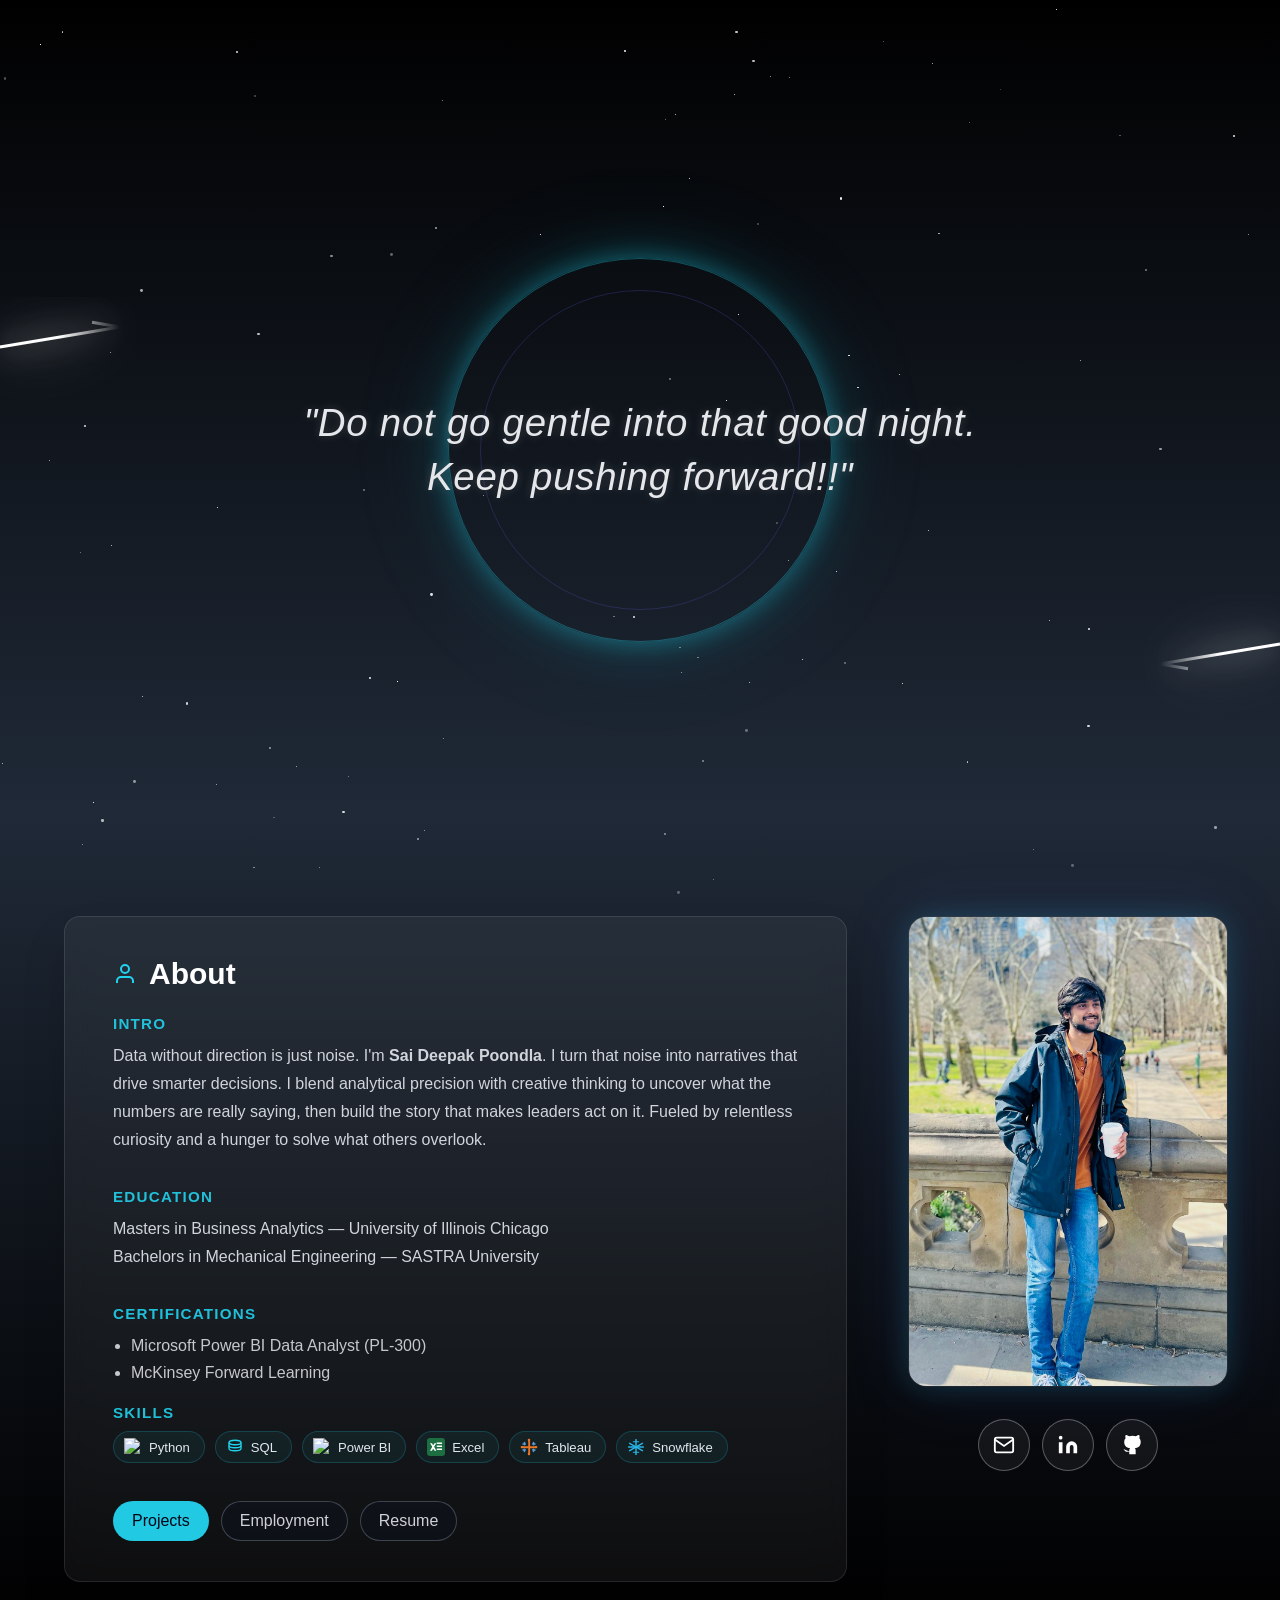
==== index.html @ 6892a199 "Add files via upload" ====
<!DOCTYPE html>
<html lang="en">
<head>
    <meta charset="UTF-8">
    <meta name="viewport" content="width=device-width, initial-scale=1.0">
    <title>Sai Deepak's Portfolio</title>
    <link rel="stylesheet" href="index1_style.css">
    <style>
        .skills-pills {
            display: flex;
            flex-wrap: wrap;
            gap: 10px;
            margin-top: 8px;
        }

        .skill-pill {
            display: inline-flex;
            align-items: center;
            gap: 7px;
            padding: 6px 14px 6px 10px;
            border-radius: 999px;
            background: rgba(34, 211, 238, 0.06);
            border: 1px solid rgba(34, 211, 238, 0.2);
            color: #e2e8f0;
            font-size: 0.82rem;
            font-weight: 500;
            transition: all 0.25s ease;
        }

        .skill-pill:hover {
            background: rgba(34, 211, 238, 0.12);
            border-color: rgba(34, 211, 238, 0.4);
            transform: translateY(-2px);
            box-shadow: 0 4px 14px rgba(34, 211, 238, 0.1);
        }

        .skill-pill-icon {
            width: 18px;
            height: 18px;
            object-fit: contain;
            flex-shrink: 0;
        }
    </style>
</head>
<body>
    <div class="starfield" id="starfield"></div>

    <div class="light-rays">
        <div class="ray-container left">
            <svg width="256" height="256">
                <defs>
                    <linearGradient id="whiteGradient1" x1="0%" y1="0%" x2="100%" y2="0%">
                        <stop offset="0%" style="stop-color:#ffffff;stop-opacity:1" />
                        <stop offset="50%" style="stop-color:#ffffff;stop-opacity:1" />
                        <stop offset="100%" style="stop-color:#ffffff;stop-opacity:0" />
                    </linearGradient>
                </defs>
                <path d="M 0,50 L 120,30 L 0,10" stroke="url(#whiteGradient1)" stroke-width="3" fill="none" class="ray-path"/>
            </svg>
        </div>
        <div class="ray-container right">
            <svg width="256" height="256">
                <defs>
                    <linearGradient id="whiteGradient2" x1="100%" y1="0%" x2="0%" y2="0%">
                        <stop offset="0%" style="stop-color:#ffffff;stop-opacity:1" />
                        <stop offset="50%" style="stop-color:#ffffff;stop-opacity:1" />
                        <stop offset="100%" style="stop-color:#ffffff;stop-opacity:0" />
                    </linearGradient>
                </defs>
                <path d="M 256,50 L 136,70 L 256,90" stroke="url(#whiteGradient2)" stroke-width="3" fill="none" class="ray-path"/>
            </svg>
        </div>
    </div>

    <div class="orbital-ring ring1"></div>
    <div class="orbital-ring ring2"></div>

    <section class="hero">
      <div class="hero-quote-box">
        <p class="hero-quote">"Do not go gentle into that good night. Keep pushing forward!!"</p>
      </div>
    </section>

    <div class="container">

      <section class="about-page" id="about">

        <div class="card about-card">
          <div class="section-header">
            <svg class="section-icon" fill="none" stroke="#22d3ee" stroke-width="2" viewBox="0 0 24 24">
              <path d="M20 21v-2a4 4 0 0 0-4-4H8a4 4 0 0 0-4 4v2"></path>
              <circle cx="12" cy="7" r="4"></circle>
            </svg>
            <h2 class="section-title">About</h2>
          </div>

          <div class="about-block">
            <h3 class="about-subtitle">Intro</h3>
            <p class="text-content">
              Data without direction is just noise. I'm <b>Sai Deepak Poondla</b>. I turn that noise into narratives that drive smarter decisions. I blend analytical precision with 
              creative thinking to uncover what the numbers are really saying, then build the story that makes leaders act on it. Fueled by relentless curiosity and a hunger to solve what others overlook.
            </p>
          </div>

          <div class="about-block">
            <h3 class="about-subtitle">Education</h3>
            <p class="text-content">
              Masters in Business Analytics — University of Illinois Chicago <br>
              Bachelors in Mechanical Engineering — SASTRA University
            </p>
          </div>

          <div class="about-block">
            <h3 class="about-subtitle">Certifications</h3>
            <ul class="about-list">
              <li>Microsoft Power BI Data Analyst (PL-300)</li>
              <li>McKinsey Forward Learning</li>
            </ul>
          </div>

          <div class="about-block">
            <h3 class="about-subtitle">Skills</h3>
            <div class="skills-pills">

              <div class="skill-pill">
                <img class="skill-pill-icon" src="https://cdn.jsdelivr.net/gh/devicons/devicon/icons/python/python-original.svg" alt="Python" />
                Python
              </div>

              <div class="skill-pill">
                <svg class="skill-pill-icon" viewBox="0 0 24 24" fill="none" stroke="#22d3ee" stroke-width="1.8">
                  <ellipse cx="12" cy="6" rx="8" ry="3"/>
                  <path d="M4 6v4c0 1.66 3.58 3 8 3s8-1.34 8-3V6"/>
                  <path d="M4 10v4c0 1.66 3.58 3 8 3s8-1.34 8-3v-4"/>
                </svg>
                SQL
              </div>

              <div class="skill-pill">
                <img class="skill-pill-icon" src="https://upload.wikimedia.org/wikipedia/commons/c/cf/New_Power_BI_Logo.svg" alt="Power BI" />
                Power BI
              </div>

              <div class="skill-pill">
                <svg class="skill-pill-icon" viewBox="0 0 24 24" xmlns="http://www.w3.org/2000/svg">
                  <rect width="24" height="24" rx="4" fill="#1D6F42"/>
                  <path d="M13 6h7v2h-7zM13 10h7v2h-7zM13 14h7v2h-7z" fill="white"/>
                  <path d="M4 7l3 4.5L4 17h2.5l1.75-2.8L10 17h2.5l-3-5.5L12.5 7H10L8.25 9.8 6.5 7z" fill="white"/>
                </svg>
                Excel
              </div>

              <div class="skill-pill">
                <svg class="skill-pill-icon" viewBox="0 0 24 24" xmlns="http://www.w3.org/2000/svg">
                  <!-- Tableau-style bar chart cross icon -->
                  <!-- Center vertical bar -->
                  <rect x="11" y="4" width="2.5" height="16" rx="1" fill="#E97627"/>
                  <!-- Center horizontal bar -->
                  <rect x="4" y="11" width="16" height="2.5" rx="1" fill="#E97627"/>
                  <!-- Top small bar -->
                  <rect x="10.5" y="1" width="3" height="4" rx="1" fill="#E97627"/>
                  <!-- Bottom small bar -->
                  <rect x="10.5" y="19" width="3" height="4" rx="1" fill="#E97627"/>
                  <!-- Left small bar -->
                  <rect x="1" y="10.5" width="4" height="3" rx="1" fill="#E97627"/>
                  <!-- Right small bar -->
                  <rect x="19" y="10.5" width="4" height="3" rx="1" fill="#E97627"/>
                  <!-- Corner small bars -->
                  <rect x="5" y="5" width="2" height="5" rx="1" fill="#5B9BD5"/>
                  <rect x="3" y="7" width="5" height="2" rx="1" fill="#5B9BD5"/>
                  <rect x="17" y="5" width="2" height="5" rx="1" fill="#5B9BD5"/>
                  <rect x="16" y="7" width="5" height="2" rx="1" fill="#5B9BD5"/>
                  <rect x="5" y="14" width="2" height="5" rx="1" fill="#5B9BD5"/>
                  <rect x="3" y="15" width="5" height="2" rx="1" fill="#5B9BD5"/>
                  <rect x="17" y="14" width="2" height="5" rx="1" fill="#5B9BD5"/>
                  <rect x="16" y="15" width="5" height="2" rx="1" fill="#5B9BD5"/>
                </svg>
                Tableau
              </div>

              <div class="skill-pill">
                <svg class="skill-pill-icon" viewBox="0 0 100 100" xmlns="http://www.w3.org/2000/svg">
  <!-- Main vertical bar -->
  <rect x="46" y="5" width="8" height="90" rx="4" fill="#29B5E8"/>
  <!-- Main horizontal bar -->
  <rect x="5" y="46" width="90" height="8" rx="4" fill="#29B5E8"/>
  <!-- Diagonal top-left to bottom-right -->
  <rect x="46" y="5" width="8" height="90" rx="4" fill="#29B5E8" transform="rotate(60 50 50)"/>
  <!-- Diagonal top-right to bottom-left -->
  <rect x="46" y="5" width="8" height="90" rx="4" fill="#29B5E8" transform="rotate(120 50 50)"/>
  <!-- Branch tips on vertical -->
  <rect x="32" y="18" width="20" height="6" rx="3" fill="#29B5E8"/>
  <rect x="48" y="18" width="20" height="6" rx="3" fill="#29B5E8"/>
  <rect x="32" y="76" width="20" height="6" rx="3" fill="#29B5E8"/>
  <rect x="48" y="76" width="20" height="6" rx="3" fill="#29B5E8"/>
</svg>
                Snowflake
              </div>

            </div>
          </div>

          <div class="about-cta">
            <a class="about-btn primary" href="projects.html">Projects</a>
            <a class="about-btn secondary" href="Experience_Page.html">Employment</a>
            <a class="about-btn secondary" href="./Sai Deepak_Work Resume (1).pdf" target="_blank">Resume</a>
          </div>
        </div>

        <aside class="about-photo-panel">
          <div class="about-photo">
            <img src="./dipuu.jpeg" alt="Sai Deepak" />
          </div>
          <div class="photo-social">
        <!-- Email / Connect -->
        <a href="https://tally.so/r/zxDBA8" class="photo-social-btn" title="Connect">
          <svg width="22" height="22" fill="none" stroke="currentColor" stroke-width="2" viewBox="0 0 24 24">
            <path d="M4 4h16c1.1 0 2 .9 2 2v12c0 1.1-.9 2-2 2H4c-1.1 0-2-.9-2-2V6c0-1.1.9-2 2-2z"/>
            <polyline points="22,6 12,13 2,6"/>
          </svg>
        </a>

        <!-- LinkedIn -->
        <a href="https://www.linkedin.com/in/sai-deepak-poondla-7143ba21a/" target="_blank" class="photo-social-btn" title="LinkedIn">
          <svg width="22" height="22" fill="currentColor" viewBox="0 0 24 24">
            <path d="M16 8a6 6 0 0 1 6 6v7h-4v-7a2 2 0 0 0-2-2 2 2 0 0 0-2 2v7h-4v-7a6 6 0 0 1 6-6zM2 9h4v12H2z"/>
            <circle cx="4" cy="4" r="2"/>
          </svg>
        </a>

        <!-- GitHub -->
        <a href="https://github.com/saideepakp" target="_blank" class="photo-social-btn" title="GitHub">
          <svg width="22" height="22" fill="currentColor" viewBox="0 0 24 24">
            <path d="M9 19c-5 1.5-5-2.5-7-3m14 6v-3.87a3.37 3.37 0 0 0-.94-2.61c3.14-.35 6.44-1.54 6.44-7A5.44 5.44 0 0 0 20 4.77 5.07 5.07 0 0 0 19.91 1S18.73.65 16 2.48a13.38 13.38 0 0 0-7 0C6.27.65 5.09 1 5.09 1A5.07 5.07 0 0 0 5 4.77a5.44 5.44 0 0 0-1.5 3.78c0 5.42 3.3 6.61 6.44 7A3.37 3.37 0 0 0 9 18.13V22"/>
          </svg>
        </a>
      </div>
    
    </aside>

      </section>

      <!--<footer>
        <p class="footer-quote">Connect with me</p>
      </footer>-->

    </div>

    <script>
        const starfield = document.getElementById('starfield');
        for (let i = 0; i < 100; i++) {
            const star = document.createElement('div');
            star.className = 'star';
            star.style.width = Math.random() * 3 + 'px';
            star.style.height = star.style.width;
            star.style.top = Math.random() * 100 + '%';
            star.style.left = Math.random() * 100 + '%';
            star.style.animationDelay = Math.random() * 3 + 's';
            star.style.animationDuration = Math.random() * 3 + 2 + 's';
            star.style.opacity = Math.random() * 0.7 + 0.3;
            starfield.appendChild(star);
        }
    </script>
</body>
</html>
---- index1_style.css ----
* {
            margin: 0;
            padding: 0;
            box-sizing: border-box;
        }

        body {
            font-family: -apple-system, BlinkMacSystemFont, 'Segoe UI', Roboto, 'Helvetica Neue', Arial, sans-serif;
            background: linear-gradient(to bottom, #000000, #1f2937, #000000);
            color: white;
            min-height: 100vh;
            overflow-x: hidden;
            position: relative;
        }

        /* Starfield Background */
        .starfield {
            position: fixed;
            top: 0;
            left: 0;
            width: 100%;
            height: 100%;
            pointer-events: none;
            z-index: 0;
        }

        .star {
            position: absolute;
            background: white;
            border-radius: 50%;
            animation: twinkle linear infinite;
        }

        @keyframes twinkle {
            0%, 100% { opacity: 0.3; }
            50% { opacity: 1; }
        }

        /* Light Rays */
        .light-rays {
            position: fixed;
            top: 0;
            left: 0;
            width: 100%;
            height: 100%;
            pointer-events: none;
            z-index: 1;
            overflow: hidden;
        }

        .ray-container {
            position: absolute;
        }

        .ray-container.left {
            left: 0;
            top: 33%;
            width: 256px;
            height: 256px;
            animation: rayPulse 8s ease-in-out infinite;
        }

        .ray-container.right {
            right: 0;
            top: 66%;
            width: 256px;
            height: 256px;
            animation: rayPulse 8s ease-in-out infinite 4s;
        }

        @keyframes rayPulse {
            0%, 100% { opacity: 0; }
            25%, 75% { opacity: 1; }
        }

        .ray-path {
            stroke-dasharray: 150;
            stroke-dashoffset: 300;
            filter: drop-shadow(0 0 15px rgba(255, 255, 255, 0.9)) drop-shadow(0 0 30px rgba(255, 255, 255, 0.6));
        }

        .ray-container.left .ray-path {
            animation: drawRay 8s ease-in-out infinite;
        }

        .ray-container.right .ray-path {
            animation: drawRay 8s ease-in-out infinite 4s;
        }

        @keyframes drawRay {
            0% { stroke-dashoffset: 150; }
            50% { stroke-dashoffset: 0; }
            100% { stroke-dashoffset: -150; }
        }

        /* Orbital Rings */
       .orbital-ring {
  position: fixed;
  top: 50%;
  left: 50%;
  border-radius: 50%;
  border: 1px solid;
  pointer-events: none;
  z-index: 1;

  /* helps glow look smooth */
  will-change: opacity, box-shadow;
}


   .orbital-ring.ring1 {
  width: 384px;
  height: 384px;
  margin-left: -192px;
  margin-top: -192px;

  /*border-color: rgba(34, 211, 238, 0.28);*/
  border-color: rgba(34, 211, 238, 0.35);


  animation: spin 30s linear infinite;
  box-shadow:
  0 0 25px rgba(34, 211, 238, 0.35),
  0 0 60px rgba(34, 211, 238, 0.18),
  0 0 120px rgba(34, 211, 238, 0.08);


}




    .orbital-ring.ring2 {
  width: 320px;
  height: 320px;
  margin-left: -160px;
  margin-top: -160px;

  border-color: rgba(99, 102, 241, 0.22);

  animation: spin 25s linear infinite reverse, neonBluePulse 7.5s ease-in-out infinite;
  animation-delay: 0s, 3.5s;
}




        @keyframes spin {
            from { transform: rotate(0deg); }
            to { transform: rotate(360deg); }
        }
       @keyframes neonCyanPulse {
  0%, 100% {
    opacity: 0.35;
    box-shadow: 0 0 0 rgba(34, 211, 238, 0);
  }
  50% {
    opacity: 0.75;
    box-shadow:
      0 0 18px rgba(34, 211, 238, 0.22),
      0 0 42px rgba(34, 211, 238, 0.14);
  }
}

@keyframes neonBluePulse {
  0%, 100% {
    opacity: 0.22;
    box-shadow: 0 0 0 rgba(99, 102, 241, 0);
  }
  50% {
    opacity: 0.55;
    box-shadow:
      0 0 16px rgba(99, 102, 241, 0.18),
      0 0 36px rgba(99, 102, 241, 0.12);
  }
}









        /* HERO SECTION */
.hero {
  height: 100vh;
  min-height: 100vh;
  width: 100%;

  display: flex;
  align-items: center;
  justify-content: center;

  position: relative;
  z-index: 1;
}


/* GLASS QUOTE BOX */
.hero-quote-box {
  max-width: 900px;
  padding: 65px 75px;
  text-align: center;
  
  transform: translateY(-20px);



  /* Glassmorphism */
  /*background: rgba(15, 23, 42, 0.55);
  backdrop-filter: blur(14px);
  -webkit-backdrop-filter: blur(14px);*/
   border-radius: 22px;
  /* Border + glow */
  /*border: 1px solid rgba(148, 163, 184, 0.22);
 

  box-shadow:
    0 18px 60px rgba(0, 0, 0, 0.55),
    inset 0 0 18px rgba(255, 255, 255, 0.04);*/

      opacity: 0;
  transform: translateY(18px);
  animation: heroFadeIn 1.6s ease-out forwards;/* softPulse 6.5s ease-in-out 2s infinite;*/

}

/* QUOTE TEXT */
.hero-quote {
  font-size: clamp(1.8rem, 3vw, 2.6rem);
  line-height: 1.4;
  font-weight: 500;
  font-style: italic;
  letter-spacing: 0.02em;

  color: #e5e7eb;
  text-shadow:
  0 0 10px rgba(255, 255, 255, 0.18);
    /*0 0 12px rgba(255, 255, 255, 0.25),
    0 0 30px rgba(99, 102, 241, 0.45);*/
}
@keyframes heroFadeIn {
  from { opacity: 0; transform: translateY(18px); }
  to   { opacity: 1; transform: translateY(0); }
}

@keyframes softPulse {
  0%, 100% { box-shadow: 0 18px 60px rgba(0,0,0,0.55), inset 0 0 18px rgba(255,255,255,0.04); }
  50%      { box-shadow: 0 22px 70px rgba(0,0,0,0.62), inset 0 0 22px rgba(255,255,255,0.05); }
}


        /* Content Container */
        .container {
            position: relative;
            z-index: 10;
            max-width: 1200px;
            margin: 0 auto;
            padding: 1rem 1.5rem;
        }

        /* Header */
        header {
            text-align: center;
            margin-bottom: 4rem;
        }

        .title {
            font-size: 3rem;
            font-weight: bold;
            background: linear-gradient(to right, #22d3ee, #f3f4f6, #06b6d4);
            -webkit-background-clip: text;
            -webkit-text-fill-color: transparent;
            background-clip: text;
            margin-bottom: 1rem;
        }

        .subtitle {
            font-size: 1.25rem;
            color: #9ca3af;
            font-weight: 300;
            letter-spacing: 0.05em;
            margin-bottom: 1.5rem;
        }

        .social-links {
            display: flex;
            justify-content: center;
            gap: 1rem;
        }

        .social-btn {
            width: 48px;
            height: 48px;
            border-radius: 50%;
            background: linear-gradient(to bottom right, rgba(8, 145, 178, 0.2), rgba(75, 85, 99, 0.2));
            border: 1px solid rgba(6, 182, 212, 0.3);
            display: flex;
            align-items: center;
            justify-content: center;
            cursor: pointer;
            transition: transform 0.3s;
            backdrop-filter: blur(4px);
            text-decoration: none;
            color: #d1d5db;
        }

        .social-btn:hover {
            transform: scale(1.1);
        }

        /* Navigation */
        nav {
            display: flex;
            justify-content: center;
            gap: 1.5rem;
            margin-bottom: 3rem;
            flex-wrap: wrap;
        }

        .nav-btn {
            padding: 0.75rem 1.5rem;
            border-radius: 9999px;
            font-weight: 500;
            cursor: pointer;
            transition: all 0.3s;
            background: rgba(255, 255, 255, 0.05);
            color: #9ca3af;
            border: 1px solid rgba(255, 255, 255, 0.1);
            backdrop-filter: blur(4px);
        }

        .nav-btn:hover {
            background: rgba(255, 255, 255, 0.1);
        }

        .nav-btn.active {
            background: linear-gradient(to right, #0891b2, #374151);
            color: white;
            box-shadow: 0 10px 25px rgba(6, 182, 212, 0.5);
        }

        /* Content Sections */
        .content {
            max-width: 1200px;
            margin: 0 auto;
        }

        .section {
            display: block;;
        }

        .section.active {
            display: block;
        }

        .card {
            backdrop-filter: blur(12px);
            background: rgba(255, 255, 255, 0.05);
            border-radius: 1rem;
            padding: 2rem;
            border: 1px solid rgba(255, 255, 255, 0.1);
            box-shadow: 0 25px 50px -12px rgba(0, 0, 0, 0.25);
            margin-bottom: 1.5rem;
        }

        .card:hover {
            box-shadow: 0 25px 50px -12px rgba(6, 182, 212, 0.2);
        }

        .section-header {
            display: flex;
            align-items: center;
            margin-bottom: 1.5rem;
        }

        .section-icon {
            width: 24px;
            height: 24px;
            margin-right: 0.75rem;
        }

        .section-title {
            font-size: 1.875rem;
            font-weight: bold;
        }

        .about-section .section-title {
            color: #22d3ee;
        }

        .skills-section .section-title {
            color: #f3f4f6;
        }

        .text-content {
            color: #d1d5db;
            line-height: 1.75;
            margin-bottom: 1rem;
        }

        /* Skills Grid */
        .skills-grid {
            display: grid;
            grid-template-columns: repeat(auto-fit, minmax(150px, 1fr));
            gap: 1rem;
        }

        .skill-item {
            padding: 1rem;
            background: linear-gradient(to bottom right, rgba(8, 145, 178, 0.1), rgba(75, 85, 99, 0.1));
            border-radius: 0.5rem;
            border: 1px solid rgba(107, 114, 128, 0.2);
            text-align: center;
            transition: transform 0.3s;
        }

        .skill-item:hover {
            transform: scale(1.05);
        }

        .skill-name {
            color: #f3f4f6;
            font-weight: 500;
        }

        /* Projects */
        .project-card {
            backdrop-filter: blur(12px);
            background: rgba(255, 255, 255, 0.05);
            border-radius: 1rem;
            padding: 1.5rem;
            border: 1px solid rgba(255, 255, 255, 0.1);
            box-shadow: 0 25px 50px -12px rgba(0, 0, 0, 0.25);
            margin-bottom: 1.5rem;
            transition: box-shadow 0.3s;
        }

        .project-card:hover {
            box-shadow: 0 25px 50px -12px rgba(6, 182, 212, 0.2);
        }

        .project-header {
            display: flex;
            align-items: flex-start;
            justify-content: space-between;
            margin-bottom: 0.75rem;
        }

        .project-title-container {
            display: flex;
            align-items: center;
        }

        .project-icon {
            width: 20px;
            height: 20px;
            margin-right: 0.75rem;
            color: #22d3ee;
        }

        .project-title {
            font-size: 1.25rem;
            font-weight: bold;
            color: #67e8f9;
        }

        .briefcase-icon {
            width: 20px;
            height: 20px;
            color: #d1d5db;
        }

        .project-desc {
            color: #d1d5db;
            margin-bottom: 0.75rem;
        }

        .tech-tags {
            display: flex;
            flex-wrap: wrap;
            gap: 0.5rem;
        }

        .tech-tag {
            padding: 0.25rem 0.75rem;
            background: rgba(55, 65, 81, 0.3);
            border-radius: 9999px;
            font-size: 0.75rem;
            color: #f3f4f6;
            border: 1px solid rgba(107, 114, 128, 0.3);
        }

        /* Footer */
        footer {
            margin-top: 4rem;
            text-align: center;
        }

        .footer-quote {
            color: #6b7280;
            font-style: italic;
            font-size: 0.875rem;
        }

        /* Responsive */
        @media (max-width: 768px) {
            .title {
                font-size: 2rem;
            }

            .subtitle {
                font-size: 1rem;
            }

            .skills-grid {
                grid-template-columns: repeat(2, 1fr);
            }
        }
        .about-split{
  display: grid;
  grid-template-columns: 65% 35%;
  gap: 32px;
  align-items: center;
  margin-top: 18px;
}

.about-block{
  margin-bottom: 18px;
}

.about-subtitle{
  font-size: 0.95rem;
  letter-spacing: 0.08em;
  text-transform: uppercase;
  color: rgba(34, 211, 238, 0.9);
  margin-bottom: 10px;
}

.about-list{
  margin: 0;
  padding-left: 18px;
  color: rgba(229, 231, 235, 0.85);
  line-height: 1.7;
}

.about-cta{
  display: flex;
  gap: 12px;
  margin-top: 20px;
  flex-wrap: wrap;
}

.about-btn{
  padding: 10px 18px;
  border-radius: 999px;
  font-size: 1rem;
  cursor: pointer;
  border: 1px solid transparent;
  transition: all 0.25s ease;
  text-decoration: none;
   font-family: inherit;
}

.about-btn.primary{
  background: rgba(34, 211, 238, 0.95);
  color: #020617;
}

.about-btn.primary:hover{
  box-shadow: 0 0 22px rgba(34, 211, 238, 0.35);
  transform: translateY(-1px);
}

.about-btn.secondary{
  background: rgba(15, 23, 42, 0.25);
  border-color: rgba(148, 163, 184, 0.35);
  color: rgba(229, 231, 235, 0.9);
}

.about-btn.secondary:hover{
  background: rgba(148, 163, 184, 0.12);
  transform: translateY(-1px);
}

.about-photo{
  width: 100%;
  display: flex;
  justify-content: center;
}

.about-photo img{
  width: 100%;
  max-width: 320px;
  border-radius: 18px;
  object-fit: cover;
  box-shadow:
    0 0 28px rgba(34, 211, 238, 0.18),
    0 0 70px rgba(99, 102, 241, 0.12);
  border: 1px solid rgba(148, 163, 184, 0.18);
  
}

/* responsive */
@media (max-width: 900px){
  .about-split{
    grid-template-columns: 1fr;
  }
  .about-photo{
    margin-top: 18px;
  }
}
.about-page{
  max-width: 1200px;
  margin: 0 auto;
  /*padding: 2rem 0 1rem;*/
padding: 0;
  display: grid;
  grid-template-columns: 68% 32%; /* subtle left bias */
  gap: 36px;
  align-items: start;
}


.about-card {
  max-width: 1000px;        /* controls squareness */ /* makes it a square */
    padding: 2.5rem 3rem;
  display: flex;
  flex-direction: column;
  justify-content: space-between;
  justify-self: start;
}


.about-photo-panel{
  position: static;
  height: fit-content;
  display: flex;
  flex-direction: column;
  align-items: center;
}

@media (max-width: 900px){
  .about-page{
    grid-template-columns: 1fr;
  }
  .about-photo-panel{
    position: static;
  }
}
.photo-social {
  display: flex;
  justify-content: center;
  align-items: center;
  gap: 12px;
  margin-top: 32px;
  width: 100%;
}

.photo-social-btn {
  width: 52px;
  height: 52px;
  border-radius: 50%;
  background: rgba(255,255,255,0.05);
  border: 1px solid rgba(255, 255, 255, 0.3);
  display: flex;
  align-items: center;
  justify-content: center;
  color: #ffffff;
  text-decoration: none;
  transition: all 0.25s ease;
}

.photo-social-btn:hover {
  background: rgba(34, 211, 238, 0.1);
  border-color: rgba(34, 211, 238, 0.5);
  color: #22d3ee;
  transform: translateY(-3px);
  box-shadow: 0 6px 16px rgba(34, 211, 238, 0.15);
}
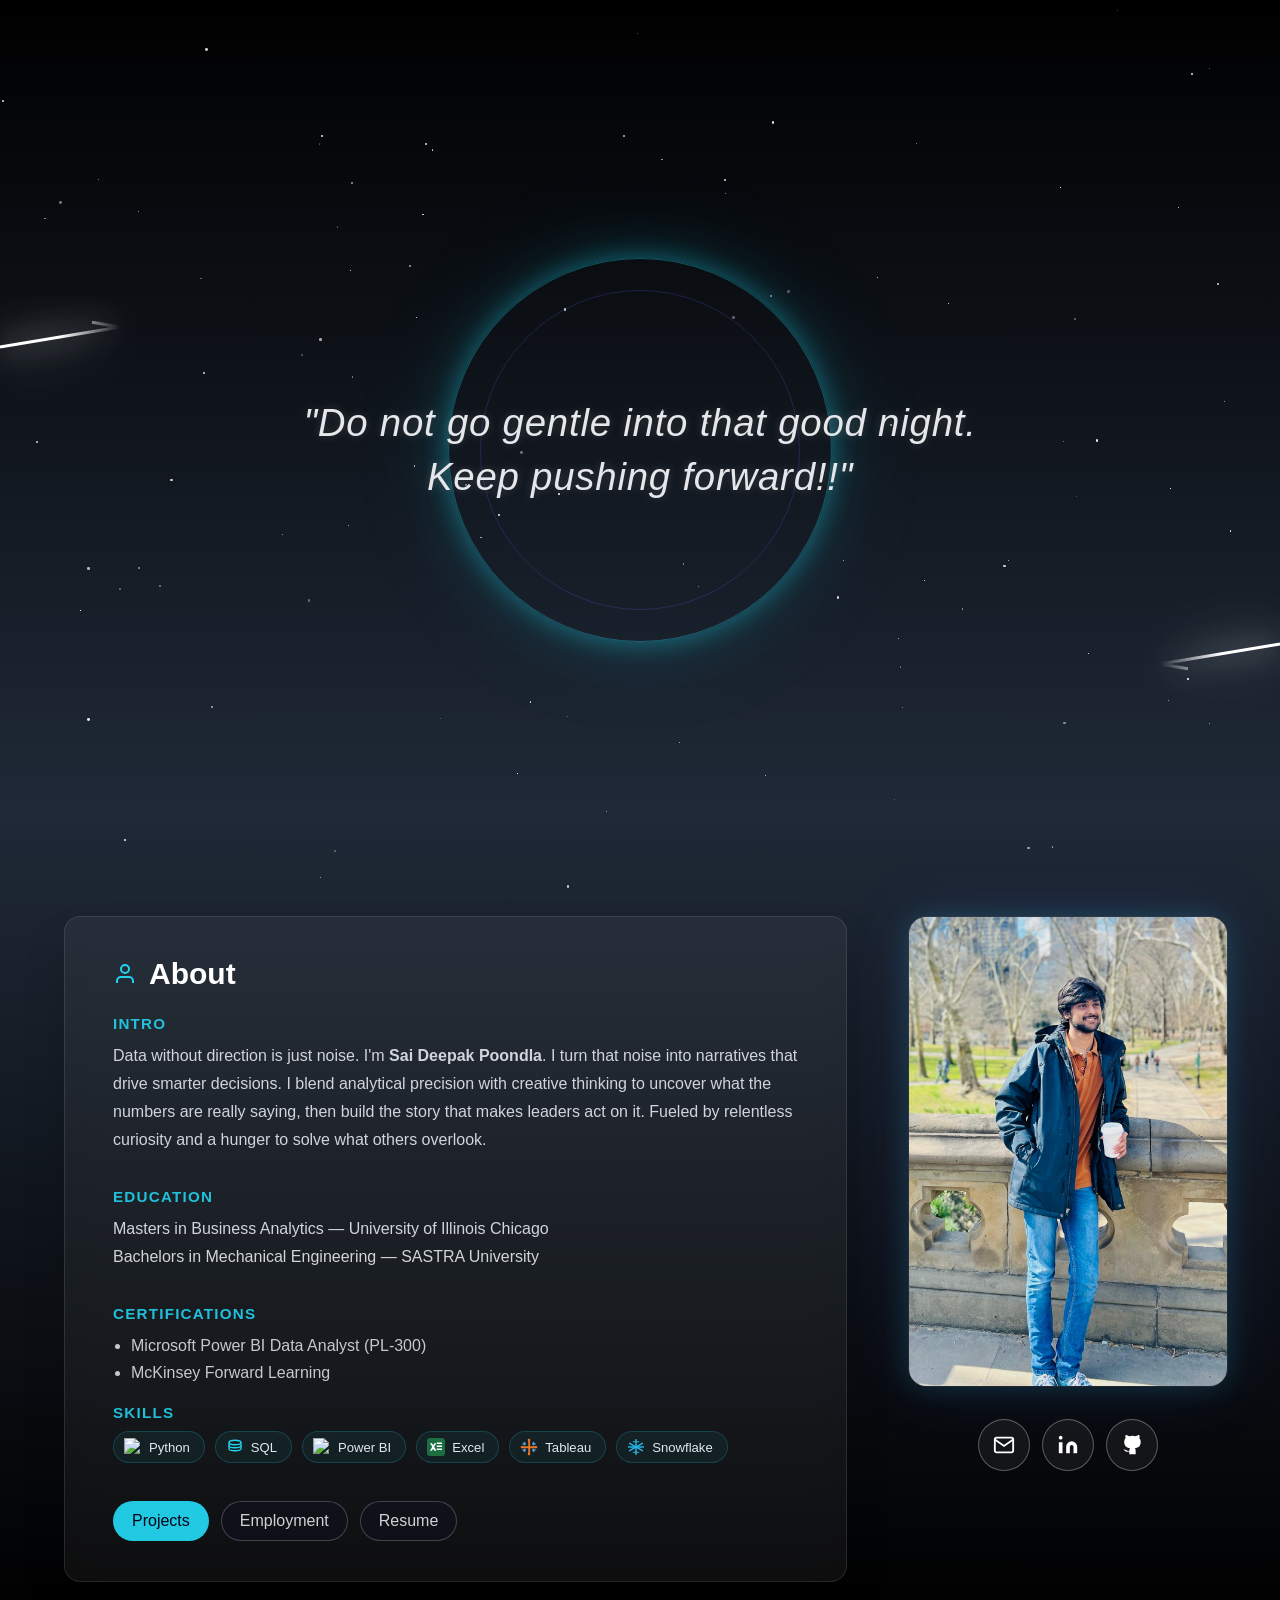
==== commit e65b358f: "updated resume pdf" ====
--- a/index.html
+++ b/index.html
@@ -203,7 +203,7 @@
           <div class="about-cta">
             <a class="about-btn primary" href="projects.html">Projects</a>
             <a class="about-btn secondary" href="Experience_Page.html">Employment</a>
-            <a class="about-btn secondary" href="./Sai Deepak_Work Resume (1).pdf" target="_blank">Resume</a>
+            <a class="about-btn secondary" href="./Sai Deepak_Work Resume.pdf" target="_blank">Resume</a>
           </div>
         </div>
 
--- a/index1_style.css
+++ b/index1_style.css
@@ -1,682 +1,682 @@
- * {
-            margin: 0;
-            padding: 0;
-            box-sizing: border-box;
-        }
-
-        body {
-            font-family: -apple-system, BlinkMacSystemFont, 'Segoe UI', Roboto, 'Helvetica Neue', Arial, sans-serif;
-            background: linear-gradient(to bottom, #000000, #1f2937, #000000);
-            color: white;
-            min-height: 100vh;
-            overflow-x: hidden;
-            position: relative;
-        }
-
-        /* Starfield Background */
-        .starfield {
-            position: fixed;
-            top: 0;
-            left: 0;
-            width: 100%;
-            height: 100%;
-            pointer-events: none;
-            z-index: 0;
-        }
-
-        .star {
-            position: absolute;
-            background: white;
-            border-radius: 50%;
-            animation: twinkle linear infinite;
-        }
-
-        @keyframes twinkle {
-            0%, 100% { opacity: 0.3; }
-            50% { opacity: 1; }
-        }
-
-        /* Light Rays */
-        .light-rays {
-            position: fixed;
-            top: 0;
-            left: 0;
-            width: 100%;
-            height: 100%;
-            pointer-events: none;
-            z-index: 1;
-            overflow: hidden;
-        }
-
-        .ray-container {
-            position: absolute;
-        }
-
-        .ray-container.left {
-            left: 0;
-            top: 33%;
-            width: 256px;
-            height: 256px;
-            animation: rayPulse 8s ease-in-out infinite;
-        }
-
-        .ray-container.right {
-            right: 0;
-            top: 66%;
-            width: 256px;
-            height: 256px;
-            animation: rayPulse 8s ease-in-out infinite 4s;
-        }
-
-        @keyframes rayPulse {
-            0%, 100% { opacity: 0; }
-            25%, 75% { opacity: 1; }
-        }
-
-        .ray-path {
-            stroke-dasharray: 150;
-            stroke-dashoffset: 300;
-            filter: drop-shadow(0 0 15px rgba(255, 255, 255, 0.9)) drop-shadow(0 0 30px rgba(255, 255, 255, 0.6));
-        }
-
-        .ray-container.left .ray-path {
-            animation: drawRay 8s ease-in-out infinite;
-        }
-
-        .ray-container.right .ray-path {
-            animation: drawRay 8s ease-in-out infinite 4s;
-        }
-
-        @keyframes drawRay {
-            0% { stroke-dashoffset: 150; }
-            50% { stroke-dashoffset: 0; }
-            100% { stroke-dashoffset: -150; }
-        }
-
-        /* Orbital Rings */
-       .orbital-ring {
-  position: fixed;
-  top: 50%;
-  left: 50%;
-  border-radius: 50%;
-  border: 1px solid;
-  pointer-events: none;
-  z-index: 1;
-
-  /* helps glow look smooth */
-  will-change: opacity, box-shadow;
-}
-
-
-   .orbital-ring.ring1 {
-  width: 384px;
-  height: 384px;
-  margin-left: -192px;
-  margin-top: -192px;
-
-  /*border-color: rgba(34, 211, 238, 0.28);*/
-  border-color: rgba(34, 211, 238, 0.35);
-
-
-  animation: spin 30s linear infinite;
-  box-shadow:
-  0 0 25px rgba(34, 211, 238, 0.35),
-  0 0 60px rgba(34, 211, 238, 0.18),
-  0 0 120px rgba(34, 211, 238, 0.08);
-
-
-}
-
-
-
-
-    .orbital-ring.ring2 {
-  width: 320px;
-  height: 320px;
-  margin-left: -160px;
-  margin-top: -160px;
-
-  border-color: rgba(99, 102, 241, 0.22);
-
-  animation: spin 25s linear infinite reverse, neonBluePulse 7.5s ease-in-out infinite;
-  animation-delay: 0s, 3.5s;
-}
-
-
-
-
-        @keyframes spin {
-            from { transform: rotate(0deg); }
-            to { transform: rotate(360deg); }
-        }
-       @keyframes neonCyanPulse {
-  0%, 100% {
-    opacity: 0.35;
-    box-shadow: 0 0 0 rgba(34, 211, 238, 0);
-  }
-  50% {
-    opacity: 0.75;
-    box-shadow:
-      0 0 18px rgba(34, 211, 238, 0.22),
-      0 0 42px rgba(34, 211, 238, 0.14);
-  }
-}
-
-@keyframes neonBluePulse {
-  0%, 100% {
-    opacity: 0.22;
-    box-shadow: 0 0 0 rgba(99, 102, 241, 0);
-  }
-  50% {
-    opacity: 0.55;
-    box-shadow:
-      0 0 16px rgba(99, 102, 241, 0.18),
-      0 0 36px rgba(99, 102, 241, 0.12);
-  }
-}
-
-
-
-
-
-
-
-
-
-        /* HERO SECTION */
-.hero {
-  height: 100vh;
-  min-height: 100vh;
-  width: 100%;
-
-  display: flex;
-  align-items: center;
-  justify-content: center;
-
-  position: relative;
-  z-index: 1;
-}
-
-
-/* GLASS QUOTE BOX */
-.hero-quote-box {
-  max-width: 900px;
-  padding: 65px 75px;
-  text-align: center;
-  
-  transform: translateY(-20px);
-
-
-
-  /* Glassmorphism */
-  /*background: rgba(15, 23, 42, 0.55);
-  backdrop-filter: blur(14px);
-  -webkit-backdrop-filter: blur(14px);*/
-   border-radius: 22px;
-  /* Border + glow */
-  /*border: 1px solid rgba(148, 163, 184, 0.22);
- 
-
-  box-shadow:
-    0 18px 60px rgba(0, 0, 0, 0.55),
-    inset 0 0 18px rgba(255, 255, 255, 0.04);*/
-
-      opacity: 0;
-  transform: translateY(18px);
-  animation: heroFadeIn 1.6s ease-out forwards;/* softPulse 6.5s ease-in-out 2s infinite;*/
-
-}
-
-/* QUOTE TEXT */
-.hero-quote {
-  font-size: clamp(1.8rem, 3vw, 2.6rem);
-  line-height: 1.4;
-  font-weight: 500;
-  font-style: italic;
-  letter-spacing: 0.02em;
-
-  color: #e5e7eb;
-  text-shadow:
-  0 0 10px rgba(255, 255, 255, 0.18);
-    /*0 0 12px rgba(255, 255, 255, 0.25),
-    0 0 30px rgba(99, 102, 241, 0.45);*/
-}
-@keyframes heroFadeIn {
-  from { opacity: 0; transform: translateY(18px); }
-  to   { opacity: 1; transform: translateY(0); }
-}
-
-@keyframes softPulse {
-  0%, 100% { box-shadow: 0 18px 60px rgba(0,0,0,0.55), inset 0 0 18px rgba(255,255,255,0.04); }
-  50%      { box-shadow: 0 22px 70px rgba(0,0,0,0.62), inset 0 0 22px rgba(255,255,255,0.05); }
-}
-
-
-        /* Content Container */
-        .container {
-            position: relative;
-            z-index: 10;
-            max-width: 1200px;
-            margin: 0 auto;
-            padding: 1rem 1.5rem;
-        }
-
-        /* Header */
-        header {
-            text-align: center;
-            margin-bottom: 4rem;
-        }
-
-        .title {
-            font-size: 3rem;
-            font-weight: bold;
-            background: linear-gradient(to right, #22d3ee, #f3f4f6, #06b6d4);
-            -webkit-background-clip: text;
-            -webkit-text-fill-color: transparent;
-            background-clip: text;
-            margin-bottom: 1rem;
-        }
-
-        .subtitle {
-            font-size: 1.25rem;
-            color: #9ca3af;
-            font-weight: 300;
-            letter-spacing: 0.05em;
-            margin-bottom: 1.5rem;
-        }
-
-        .social-links {
-            display: flex;
-            justify-content: center;
-            gap: 1rem;
-        }
-
-        .social-btn {
-            width: 48px;
-            height: 48px;
-            border-radius: 50%;
-            background: linear-gradient(to bottom right, rgba(8, 145, 178, 0.2), rgba(75, 85, 99, 0.2));
-            border: 1px solid rgba(6, 182, 212, 0.3);
-            display: flex;
-            align-items: center;
-            justify-content: center;
-            cursor: pointer;
-            transition: transform 0.3s;
-            backdrop-filter: blur(4px);
-            text-decoration: none;
-            color: #d1d5db;
-        }
-
-        .social-btn:hover {
-            transform: scale(1.1);
-        }
-
-        /* Navigation */
-        nav {
-            display: flex;
-            justify-content: center;
-            gap: 1.5rem;
-            margin-bottom: 3rem;
-            flex-wrap: wrap;
-        }
-
-        .nav-btn {
-            padding: 0.75rem 1.5rem;
-            border-radius: 9999px;
-            font-weight: 500;
-            cursor: pointer;
-            transition: all 0.3s;
-            background: rgba(255, 255, 255, 0.05);
-            color: #9ca3af;
-            border: 1px solid rgba(255, 255, 255, 0.1);
-            backdrop-filter: blur(4px);
-        }
-
-        .nav-btn:hover {
-            background: rgba(255, 255, 255, 0.1);
-        }
-
-        .nav-btn.active {
-            background: linear-gradient(to right, #0891b2, #374151);
-            color: white;
-            box-shadow: 0 10px 25px rgba(6, 182, 212, 0.5);
-        }
-
-        /* Content Sections */
-        .content {
-            max-width: 1200px;
-            margin: 0 auto;
-        }
-
-        .section {
-            display: block;;
-        }
-
-        .section.active {
-            display: block;
-        }
-
-        .card {
-            backdrop-filter: blur(12px);
-            background: rgba(255, 255, 255, 0.05);
-            border-radius: 1rem;
-            padding: 2rem;
-            border: 1px solid rgba(255, 255, 255, 0.1);
-            box-shadow: 0 25px 50px -12px rgba(0, 0, 0, 0.25);
-            margin-bottom: 1.5rem;
-        }
-
-        .card:hover {
-            box-shadow: 0 25px 50px -12px rgba(6, 182, 212, 0.2);
-        }
-
-        .section-header {
-            display: flex;
-            align-items: center;
-            margin-bottom: 1.5rem;
-        }
-
-        .section-icon {
-            width: 24px;
-            height: 24px;
-            margin-right: 0.75rem;
-        }
-
-        .section-title {
-            font-size: 1.875rem;
-            font-weight: bold;
-        }
-
-        .about-section .section-title {
-            color: #22d3ee;
-        }
-
-        .skills-section .section-title {
-            color: #f3f4f6;
-        }
-
-        .text-content {
-            color: #d1d5db;
-            line-height: 1.75;
-            margin-bottom: 1rem;
-        }
-
-        /* Skills Grid */
-        .skills-grid {
-            display: grid;
-            grid-template-columns: repeat(auto-fit, minmax(150px, 1fr));
-            gap: 1rem;
-        }
-
-        .skill-item {
-            padding: 1rem;
-            background: linear-gradient(to bottom right, rgba(8, 145, 178, 0.1), rgba(75, 85, 99, 0.1));
-            border-radius: 0.5rem;
-            border: 1px solid rgba(107, 114, 128, 0.2);
-            text-align: center;
-            transition: transform 0.3s;
-        }
-
-        .skill-item:hover {
-            transform: scale(1.05);
-        }
-
-        .skill-name {
-            color: #f3f4f6;
-            font-weight: 500;
-        }
-
-        /* Projects */
-        .project-card {
-            backdrop-filter: blur(12px);
-            background: rgba(255, 255, 255, 0.05);
-            border-radius: 1rem;
-            padding: 1.5rem;
-            border: 1px solid rgba(255, 255, 255, 0.1);
-            box-shadow: 0 25px 50px -12px rgba(0, 0, 0, 0.25);
-            margin-bottom: 1.5rem;
-            transition: box-shadow 0.3s;
-        }
-
-        .project-card:hover {
-            box-shadow: 0 25px 50px -12px rgba(6, 182, 212, 0.2);
-        }
-
-        .project-header {
-            display: flex;
-            align-items: flex-start;
-            justify-content: space-between;
-            margin-bottom: 0.75rem;
-        }
-
-        .project-title-container {
-            display: flex;
-            align-items: center;
-        }
-
-        .project-icon {
-            width: 20px;
-            height: 20px;
-            margin-right: 0.75rem;
-            color: #22d3ee;
-        }
-
-        .project-title {
-            font-size: 1.25rem;
-            font-weight: bold;
-            color: #67e8f9;
-        }
-
-        .briefcase-icon {
-            width: 20px;
-            height: 20px;
-            color: #d1d5db;
-        }
-
-        .project-desc {
-            color: #d1d5db;
-            margin-bottom: 0.75rem;
-        }
-
-        .tech-tags {
-            display: flex;
-            flex-wrap: wrap;
-            gap: 0.5rem;
-        }
-
-        .tech-tag {
-            padding: 0.25rem 0.75rem;
-            background: rgba(55, 65, 81, 0.3);
-            border-radius: 9999px;
-            font-size: 0.75rem;
-            color: #f3f4f6;
-            border: 1px solid rgba(107, 114, 128, 0.3);
-        }
-
-        /* Footer */
-        footer {
-            margin-top: 4rem;
-            text-align: center;
-        }
-
-        .footer-quote {
-            color: #6b7280;
-            font-style: italic;
-            font-size: 0.875rem;
-        }
-
-        /* Responsive */
-        @media (max-width: 768px) {
-            .title {
-                font-size: 2rem;
-            }
-
-            .subtitle {
-                font-size: 1rem;
-            }
-
-            .skills-grid {
-                grid-template-columns: repeat(2, 1fr);
-            }
-        }
-        .about-split{
-  display: grid;
-  grid-template-columns: 65% 35%;
-  gap: 32px;
-  align-items: center;
-  margin-top: 18px;
-}
-
-.about-block{
-  margin-bottom: 18px;
-}
-
-.about-subtitle{
-  font-size: 0.95rem;
-  letter-spacing: 0.08em;
-  text-transform: uppercase;
-  color: rgba(34, 211, 238, 0.9);
-  margin-bottom: 10px;
-}
-
-.about-list{
-  margin: 0;
-  padding-left: 18px;
-  color: rgba(229, 231, 235, 0.85);
-  line-height: 1.7;
-}
-
-.about-cta{
-  display: flex;
-  gap: 12px;
-  margin-top: 20px;
-  flex-wrap: wrap;
-}
-
-.about-btn{
-  padding: 10px 18px;
-  border-radius: 999px;
-  font-size: 1rem;
-  cursor: pointer;
-  border: 1px solid transparent;
-  transition: all 0.25s ease;
-  text-decoration: none;
-   font-family: inherit;
-}
-
-.about-btn.primary{
-  background: rgba(34, 211, 238, 0.95);
-  color: #020617;
-}
-
-.about-btn.primary:hover{
-  box-shadow: 0 0 22px rgba(34, 211, 238, 0.35);
-  transform: translateY(-1px);
-}
-
-.about-btn.secondary{
-  background: rgba(15, 23, 42, 0.25);
-  border-color: rgba(148, 163, 184, 0.35);
-  color: rgba(229, 231, 235, 0.9);
-}
-
-.about-btn.secondary:hover{
-  background: rgba(148, 163, 184, 0.12);
-  transform: translateY(-1px);
-}
-
-.about-photo{
-  width: 100%;
-  display: flex;
-  justify-content: center;
-}
-
-.about-photo img{
-  width: 100%;
-  max-width: 320px;
-  border-radius: 18px;
-  object-fit: cover;
-  box-shadow:
-    0 0 28px rgba(34, 211, 238, 0.18),
-    0 0 70px rgba(99, 102, 241, 0.12);
-  border: 1px solid rgba(148, 163, 184, 0.18);
-  
-}
-
-/* responsive */
-@media (max-width: 900px){
-  .about-split{
-    grid-template-columns: 1fr;
-  }
-  .about-photo{
-    margin-top: 18px;
-  }
-}
-.about-page{
-  max-width: 1200px;
-  margin: 0 auto;
-  /*padding: 2rem 0 1rem;*/
-padding: 0;
-  display: grid;
-  grid-template-columns: 68% 32%; /* subtle left bias */
-  gap: 36px;
-  align-items: start;
-}
-
-
-.about-card {
-  max-width: 1000px;        /* controls squareness */ /* makes it a square */
-    padding: 2.5rem 3rem;
-  display: flex;
-  flex-direction: column;
-  justify-content: space-between;
-  justify-self: start;
-}
-
-
-.about-photo-panel{
-  position: static;
-  height: fit-content;
-  display: flex;
-  flex-direction: column;
-  align-items: center;
-}
-
-@media (max-width: 900px){
-  .about-page{
-    grid-template-columns: 1fr;
-  }
-  .about-photo-panel{
-    position: static;
-  }
-}
-.photo-social {
-  display: flex;
-  justify-content: center;
-  align-items: center;
-  gap: 12px;
-  margin-top: 32px;
-  width: 100%;
-}
-
-.photo-social-btn {
-  width: 52px;
-  height: 52px;
-  border-radius: 50%;
-  background: rgba(255,255,255,0.05);
-  border: 1px solid rgba(255, 255, 255, 0.3);
-  display: flex;
-  align-items: center;
-  justify-content: center;
-  color: #ffffff;
-  text-decoration: none;
-  transition: all 0.25s ease;
-}
-
-.photo-social-btn:hover {
-  background: rgba(34, 211, 238, 0.1);
-  border-color: rgba(34, 211, 238, 0.5);
-  color: #22d3ee;
-  transform: translateY(-3px);
-  box-shadow: 0 6px 16px rgba(34, 211, 238, 0.15);
+ * {
+            margin: 0;
+            padding: 0;
+            box-sizing: border-box;
+        }
+
+        body {
+            font-family: -apple-system, BlinkMacSystemFont, 'Segoe UI', Roboto, 'Helvetica Neue', Arial, sans-serif;
+            background: linear-gradient(to bottom, #000000, #1f2937, #000000);
+            color: white;
+            min-height: 100vh;
+            overflow-x: hidden;
+            position: relative;
+        }
+
+        /* Starfield Background */
+        .starfield {
+            position: fixed;
+            top: 0;
+            left: 0;
+            width: 100%;
+            height: 100%;
+            pointer-events: none;
+            z-index: 0;
+        }
+
+        .star {
+            position: absolute;
+            background: white;
+            border-radius: 50%;
+            animation: twinkle linear infinite;
+        }
+
+        @keyframes twinkle {
+            0%, 100% { opacity: 0.3; }
+            50% { opacity: 1; }
+        }
+
+        /* Light Rays */
+        .light-rays {
+            position: fixed;
+            top: 0;
+            left: 0;
+            width: 100%;
+            height: 100%;
+            pointer-events: none;
+            z-index: 1;
+            overflow: hidden;
+        }
+
+        .ray-container {
+            position: absolute;
+        }
+
+        .ray-container.left {
+            left: 0;
+            top: 33%;
+            width: 256px;
+            height: 256px;
+            animation: rayPulse 8s ease-in-out infinite;
+        }
+
+        .ray-container.right {
+            right: 0;
+            top: 66%;
+            width: 256px;
+            height: 256px;
+            animation: rayPulse 8s ease-in-out infinite 4s;
+        }
+
+        @keyframes rayPulse {
+            0%, 100% { opacity: 0; }
+            25%, 75% { opacity: 1; }
+        }
+
+        .ray-path {
+            stroke-dasharray: 150;
+            stroke-dashoffset: 300;
+            filter: drop-shadow(0 0 15px rgba(255, 255, 255, 0.9)) drop-shadow(0 0 30px rgba(255, 255, 255, 0.6));
+        }
+
+        .ray-container.left .ray-path {
+            animation: drawRay 8s ease-in-out infinite;
+        }
+
+        .ray-container.right .ray-path {
+            animation: drawRay 8s ease-in-out infinite 4s;
+        }
+
+        @keyframes drawRay {
+            0% { stroke-dashoffset: 150; }
+            50% { stroke-dashoffset: 0; }
+            100% { stroke-dashoffset: -150; }
+        }
+
+        /* Orbital Rings */
+       .orbital-ring {
+  position: fixed;
+  top: 50%;
+  left: 50%;
+  border-radius: 50%;
+  border: 1px solid;
+  pointer-events: none;
+  z-index: 1;
+
+  /* helps glow look smooth */
+  will-change: opacity, box-shadow;
+}
+
+
+   .orbital-ring.ring1 {
+  width: 384px;
+  height: 384px;
+  margin-left: -192px;
+  margin-top: -192px;
+
+  /*border-color: rgba(34, 211, 238, 0.28);*/
+  border-color: rgba(34, 211, 238, 0.35);
+
+
+  animation: spin 30s linear infinite;
+  box-shadow:
+  0 0 25px rgba(34, 211, 238, 0.35),
+  0 0 60px rgba(34, 211, 238, 0.18),
+  0 0 120px rgba(34, 211, 238, 0.08);
+
+
+}
+
+
+
+
+    .orbital-ring.ring2 {
+  width: 320px;
+  height: 320px;
+  margin-left: -160px;
+  margin-top: -160px;
+
+  border-color: rgba(99, 102, 241, 0.22);
+
+  animation: spin 25s linear infinite reverse, neonBluePulse 7.5s ease-in-out infinite;
+  animation-delay: 0s, 3.5s;
+}
+
+
+
+
+        @keyframes spin {
+            from { transform: rotate(0deg); }
+            to { transform: rotate(360deg); }
+        }
+       @keyframes neonCyanPulse {
+  0%, 100% {
+    opacity: 0.35;
+    box-shadow: 0 0 0 rgba(34, 211, 238, 0);
+  }
+  50% {
+    opacity: 0.75;
+    box-shadow:
+      0 0 18px rgba(34, 211, 238, 0.22),
+      0 0 42px rgba(34, 211, 238, 0.14);
+  }
+}
+
+@keyframes neonBluePulse {
+  0%, 100% {
+    opacity: 0.22;
+    box-shadow: 0 0 0 rgba(99, 102, 241, 0);
+  }
+  50% {
+    opacity: 0.55;
+    box-shadow:
+      0 0 16px rgba(99, 102, 241, 0.18),
+      0 0 36px rgba(99, 102, 241, 0.12);
+  }
+}
+
+
+
+
+
+
+
+
+
+        /* HERO SECTION */
+.hero {
+  height: 100vh;
+  min-height: 100vh;
+  width: 100%;
+
+  display: flex;
+  align-items: center;
+  justify-content: center;
+
+  position: relative;
+  z-index: 1;
+}
+
+
+/* GLASS QUOTE BOX */
+.hero-quote-box {
+  max-width: 900px;
+  padding: 65px 75px;
+  text-align: center;
+  
+  transform: translateY(-20px);
+
+
+
+  /* Glassmorphism */
+  /*background: rgba(15, 23, 42, 0.55);
+  backdrop-filter: blur(14px);
+  -webkit-backdrop-filter: blur(14px);*/
+   border-radius: 22px;
+  /* Border + glow */
+  /*border: 1px solid rgba(148, 163, 184, 0.22);
+ 
+
+  box-shadow:
+    0 18px 60px rgba(0, 0, 0, 0.55),
+    inset 0 0 18px rgba(255, 255, 255, 0.04);*/
+
+      opacity: 0;
+  transform: translateY(18px);
+  animation: heroFadeIn 1.6s ease-out forwards;/* softPulse 6.5s ease-in-out 2s infinite;*/
+
+}
+
+/* QUOTE TEXT */
+.hero-quote {
+  font-size: clamp(1.8rem, 3vw, 2.6rem);
+  line-height: 1.4;
+  font-weight: 500;
+  font-style: italic;
+  letter-spacing: 0.02em;
+
+  color: #e5e7eb;
+  text-shadow:
+  0 0 10px rgba(255, 255, 255, 0.18);
+    /*0 0 12px rgba(255, 255, 255, 0.25),
+    0 0 30px rgba(99, 102, 241, 0.45);*/
+}
+@keyframes heroFadeIn {
+  from { opacity: 0; transform: translateY(18px); }
+  to   { opacity: 1; transform: translateY(0); }
+}
+
+@keyframes softPulse {
+  0%, 100% { box-shadow: 0 18px 60px rgba(0,0,0,0.55), inset 0 0 18px rgba(255,255,255,0.04); }
+  50%      { box-shadow: 0 22px 70px rgba(0,0,0,0.62), inset 0 0 22px rgba(255,255,255,0.05); }
+}
+
+
+        /* Content Container */
+        .container {
+            position: relative;
+            z-index: 10;
+            max-width: 1200px;
+            margin: 0 auto;
+            padding: 1rem 1.5rem;
+        }
+
+        /* Header */
+        header {
+            text-align: center;
+            margin-bottom: 4rem;
+        }
+
+        .title {
+            font-size: 3rem;
+            font-weight: bold;
+            background: linear-gradient(to right, #22d3ee, #f3f4f6, #06b6d4);
+            -webkit-background-clip: text;
+            -webkit-text-fill-color: transparent;
+            background-clip: text;
+            margin-bottom: 1rem;
+        }
+
+        .subtitle {
+            font-size: 1.25rem;
+            color: #9ca3af;
+            font-weight: 300;
+            letter-spacing: 0.05em;
+            margin-bottom: 1.5rem;
+        }
+
+        .social-links {
+            display: flex;
+            justify-content: center;
+            gap: 1rem;
+        }
+
+        .social-btn {
+            width: 48px;
+            height: 48px;
+            border-radius: 50%;
+            background: linear-gradient(to bottom right, rgba(8, 145, 178, 0.2), rgba(75, 85, 99, 0.2));
+            border: 1px solid rgba(6, 182, 212, 0.3);
+            display: flex;
+            align-items: center;
+            justify-content: center;
+            cursor: pointer;
+            transition: transform 0.3s;
+            backdrop-filter: blur(4px);
+            text-decoration: none;
+            color: #d1d5db;
+        }
+
+        .social-btn:hover {
+            transform: scale(1.1);
+        }
+
+        /* Navigation */
+        nav {
+            display: flex;
+            justify-content: center;
+            gap: 1.5rem;
+            margin-bottom: 3rem;
+            flex-wrap: wrap;
+        }
+
+        .nav-btn {
+            padding: 0.75rem 1.5rem;
+            border-radius: 9999px;
+            font-weight: 500;
+            cursor: pointer;
+            transition: all 0.3s;
+            background: rgba(255, 255, 255, 0.05);
+            color: #9ca3af;
+            border: 1px solid rgba(255, 255, 255, 0.1);
+            backdrop-filter: blur(4px);
+        }
+
+        .nav-btn:hover {
+            background: rgba(255, 255, 255, 0.1);
+        }
+
+        .nav-btn.active {
+            background: linear-gradient(to right, #0891b2, #374151);
+            color: white;
+            box-shadow: 0 10px 25px rgba(6, 182, 212, 0.5);
+        }
+
+        /* Content Sections */
+        .content {
+            max-width: 1200px;
+            margin: 0 auto;
+        }
+
+        .section {
+            display: block;;
+        }
+
+        .section.active {
+            display: block;
+        }
+
+        .card {
+            backdrop-filter: blur(12px);
+            background: rgba(255, 255, 255, 0.05);
+            border-radius: 1rem;
+            padding: 2rem;
+            border: 1px solid rgba(255, 255, 255, 0.1);
+            box-shadow: 0 25px 50px -12px rgba(0, 0, 0, 0.25);
+            margin-bottom: 1.5rem;
+        }
+
+        .card:hover {
+            box-shadow: 0 25px 50px -12px rgba(6, 182, 212, 0.2);
+        }
+
+        .section-header {
+            display: flex;
+            align-items: center;
+            margin-bottom: 1.5rem;
+        }
+
+        .section-icon {
+            width: 24px;
+            height: 24px;
+            margin-right: 0.75rem;
+        }
+
+        .section-title {
+            font-size: 1.875rem;
+            font-weight: bold;
+        }
+
+        .about-section .section-title {
+            color: #22d3ee;
+        }
+
+        .skills-section .section-title {
+            color: #f3f4f6;
+        }
+
+        .text-content {
+            color: #d1d5db;
+            line-height: 1.75;
+            margin-bottom: 1rem;
+        }
+
+        /* Skills Grid */
+        .skills-grid {
+            display: grid;
+            grid-template-columns: repeat(auto-fit, minmax(150px, 1fr));
+            gap: 1rem;
+        }
+
+        .skill-item {
+            padding: 1rem;
+            background: linear-gradient(to bottom right, rgba(8, 145, 178, 0.1), rgba(75, 85, 99, 0.1));
+            border-radius: 0.5rem;
+            border: 1px solid rgba(107, 114, 128, 0.2);
+            text-align: center;
+            transition: transform 0.3s;
+        }
+
+        .skill-item:hover {
+            transform: scale(1.05);
+        }
+
+        .skill-name {
+            color: #f3f4f6;
+            font-weight: 500;
+        }
+
+        /* Projects */
+        .project-card {
+            backdrop-filter: blur(12px);
+            background: rgba(255, 255, 255, 0.05);
+            border-radius: 1rem;
+            padding: 1.5rem;
+            border: 1px solid rgba(255, 255, 255, 0.1);
+            box-shadow: 0 25px 50px -12px rgba(0, 0, 0, 0.25);
+            margin-bottom: 1.5rem;
+            transition: box-shadow 0.3s;
+        }
+
+        .project-card:hover {
+            box-shadow: 0 25px 50px -12px rgba(6, 182, 212, 0.2);
+        }
+
+        .project-header {
+            display: flex;
+            align-items: flex-start;
+            justify-content: space-between;
+            margin-bottom: 0.75rem;
+        }
+
+        .project-title-container {
+            display: flex;
+            align-items: center;
+        }
+
+        .project-icon {
+            width: 20px;
+            height: 20px;
+            margin-right: 0.75rem;
+            color: #22d3ee;
+        }
+
+        .project-title {
+            font-size: 1.25rem;
+            font-weight: bold;
+            color: #67e8f9;
+        }
+
+        .briefcase-icon {
+            width: 20px;
+            height: 20px;
+            color: #d1d5db;
+        }
+
+        .project-desc {
+            color: #d1d5db;
+            margin-bottom: 0.75rem;
+        }
+
+        .tech-tags {
+            display: flex;
+            flex-wrap: wrap;
+            gap: 0.5rem;
+        }
+
+        .tech-tag {
+            padding: 0.25rem 0.75rem;
+            background: rgba(55, 65, 81, 0.3);
+            border-radius: 9999px;
+            font-size: 0.75rem;
+            color: #f3f4f6;
+            border: 1px solid rgba(107, 114, 128, 0.3);
+        }
+
+        /* Footer */
+        footer {
+            margin-top: 4rem;
+            text-align: center;
+        }
+
+        .footer-quote {
+            color: #6b7280;
+            font-style: italic;
+            font-size: 0.875rem;
+        }
+
+        /* Responsive */
+        @media (max-width: 768px) {
+            .title {
+                font-size: 2rem;
+            }
+
+            .subtitle {
+                font-size: 1rem;
+            }
+
+            .skills-grid {
+                grid-template-columns: repeat(2, 1fr);
+            }
+        }
+        .about-split{
+  display: grid;
+  grid-template-columns: 65% 35%;
+  gap: 32px;
+  align-items: center;
+  margin-top: 18px;
+}
+
+.about-block{
+  margin-bottom: 18px;
+}
+
+.about-subtitle{
+  font-size: 0.95rem;
+  letter-spacing: 0.08em;
+  text-transform: uppercase;
+  color: rgba(34, 211, 238, 0.9);
+  margin-bottom: 10px;
+}
+
+.about-list{
+  margin: 0;
+  padding-left: 18px;
+  color: rgba(229, 231, 235, 0.85);
+  line-height: 1.7;
+}
+
+.about-cta{
+  display: flex;
+  gap: 12px;
+  margin-top: 20px;
+  flex-wrap: wrap;
+}
+
+.about-btn{
+  padding: 10px 18px;
+  border-radius: 999px;
+  font-size: 1rem;
+  cursor: pointer;
+  border: 1px solid transparent;
+  transition: all 0.25s ease;
+  text-decoration: none;
+   font-family: inherit;
+}
+
+.about-btn.primary{
+  background: rgba(34, 211, 238, 0.95);
+  color: #020617;
+}
+
+.about-btn.primary:hover{
+  box-shadow: 0 0 22px rgba(34, 211, 238, 0.35);
+  transform: translateY(-1px);
+}
+
+.about-btn.secondary{
+  background: rgba(15, 23, 42, 0.25);
+  border-color: rgba(148, 163, 184, 0.35);
+  color: rgba(229, 231, 235, 0.9);
+}
+
+.about-btn.secondary:hover{
+  background: rgba(148, 163, 184, 0.12);
+  transform: translateY(-1px);
+}
+
+.about-photo{
+  width: 100%;
+  display: flex;
+  justify-content: center;
+}
+
+.about-photo img{
+  width: 100%;
+  max-width: 320px;
+  border-radius: 18px;
+  object-fit: cover;
+  box-shadow:
+    0 0 28px rgba(34, 211, 238, 0.18),
+    0 0 70px rgba(99, 102, 241, 0.12);
+  border: 1px solid rgba(148, 163, 184, 0.18);
+  
+}
+
+/* responsive */
+@media (max-width: 900px){
+  .about-split{
+    grid-template-columns: 1fr;
+  }
+  .about-photo{
+    margin-top: 18px;
+  }
+}
+.about-page{
+  max-width: 1200px;
+  margin: 0 auto;
+  /*padding: 2rem 0 1rem;*/
+padding: 0;
+  display: grid;
+  grid-template-columns: 68% 32%; /* subtle left bias */
+  gap: 36px;
+  align-items: start;
+}
+
+
+.about-card {
+  max-width: 1000px;        /* controls squareness */ /* makes it a square */
+    padding: 2.5rem 3rem;
+  display: flex;
+  flex-direction: column;
+  justify-content: space-between;
+  justify-self: start;
+}
+
+
+.about-photo-panel{
+  position: static;
+  height: fit-content;
+  display: flex;
+  flex-direction: column;
+  align-items: center;
+}
+
+@media (max-width: 900px){
+  .about-page{
+    grid-template-columns: 1fr;
+  }
+  .about-photo-panel{
+    position: static;
+  }
+}
+.photo-social {
+  display: flex;
+  justify-content: center;
+  align-items: center;
+  gap: 12px;
+  margin-top: 32px;
+  width: 100%;
+}
+
+.photo-social-btn {
+  width: 52px;
+  height: 52px;
+  border-radius: 50%;
+  background: rgba(255,255,255,0.05);
+  border: 1px solid rgba(255, 255, 255, 0.3);
+  display: flex;
+  align-items: center;
+  justify-content: center;
+  color: #ffffff;
+  text-decoration: none;
+  transition: all 0.25s ease;
+}
+
+.photo-social-btn:hover {
+  background: rgba(34, 211, 238, 0.1);
+  border-color: rgba(34, 211, 238, 0.5);
+  color: #22d3ee;
+  transform: translateY(-3px);
+  box-shadow: 0 6px 16px rgba(34, 211, 238, 0.15);
 }
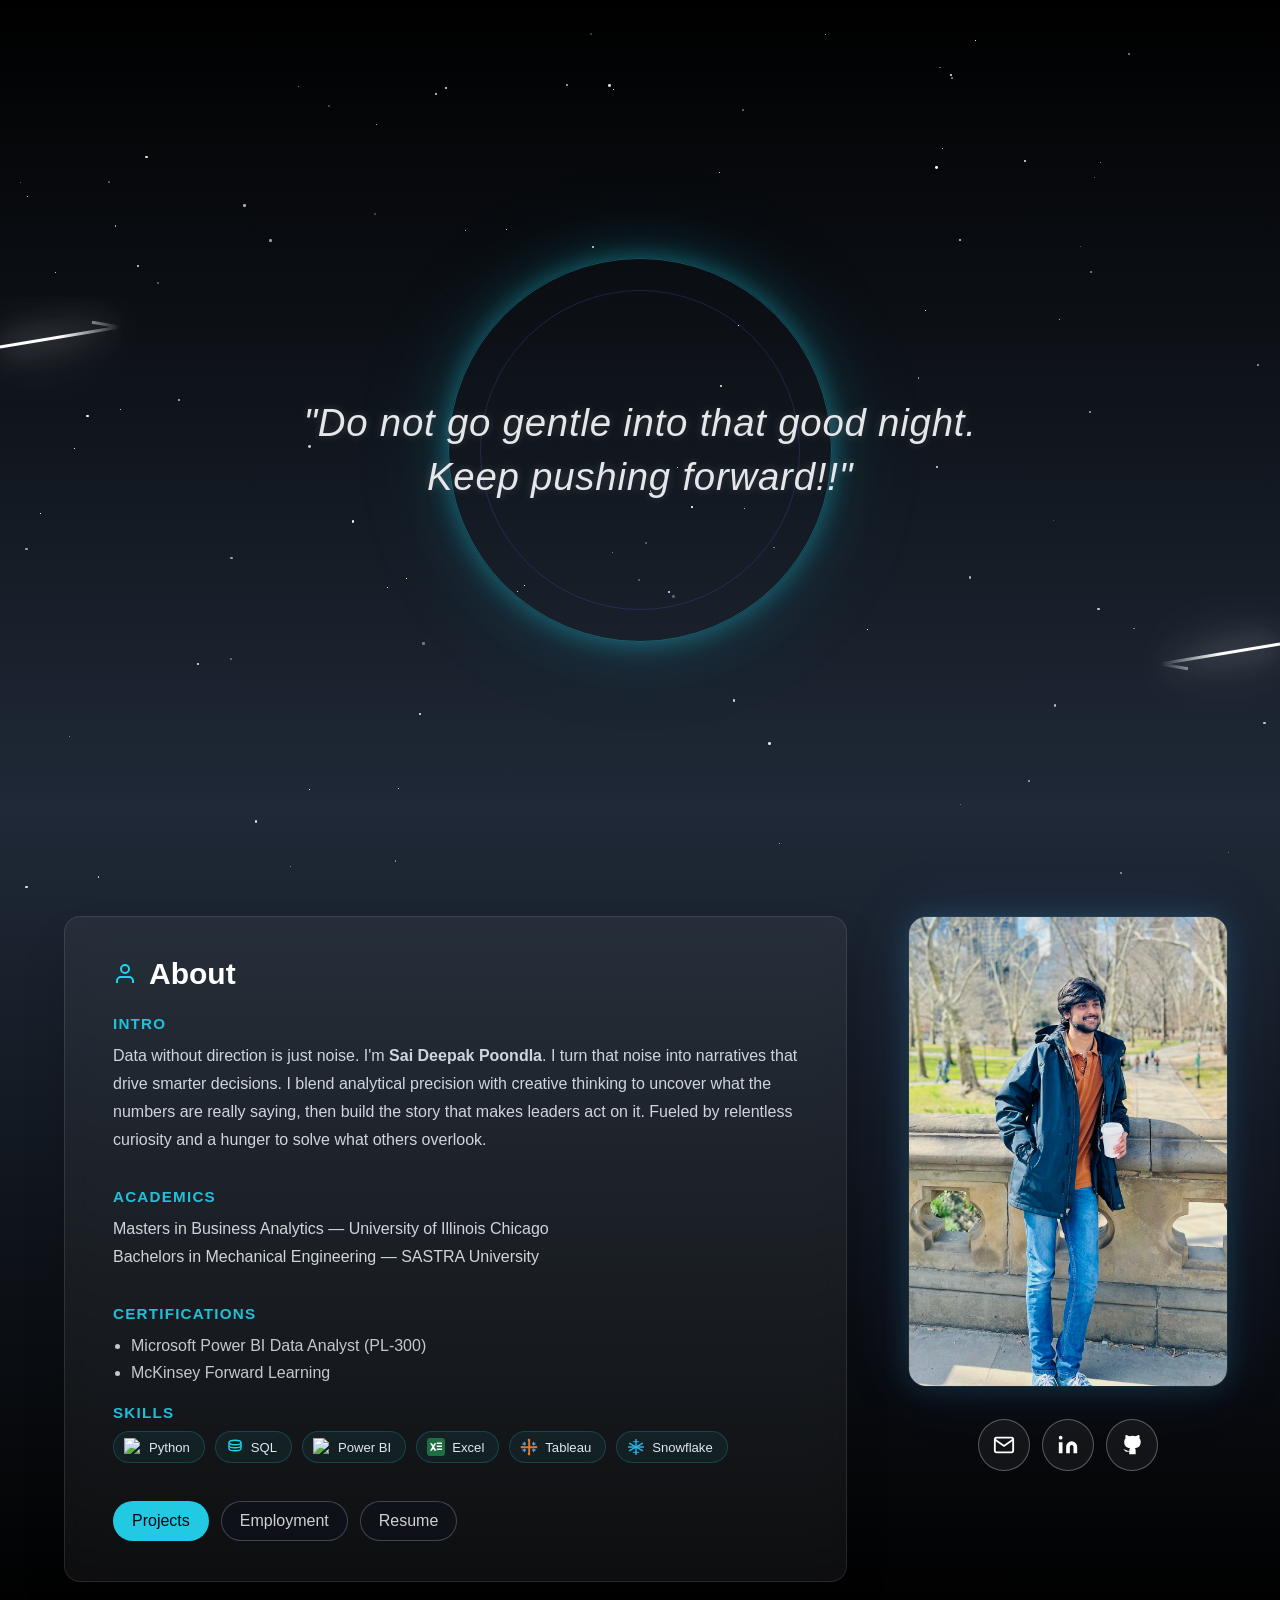
==== commit 38d2777b: "project added and other changes made" ====
--- a/index.html
+++ b/index.html
@@ -103,7 +103,7 @@
           </div>
 
           <div class="about-block">
-            <h3 class="about-subtitle">Education</h3>
+            <h3 class="about-subtitle">Academics</h3>
             <p class="text-content">
               Masters in Business Analytics — University of Illinois Chicago <br>
               Bachelors in Mechanical Engineering — SASTRA University
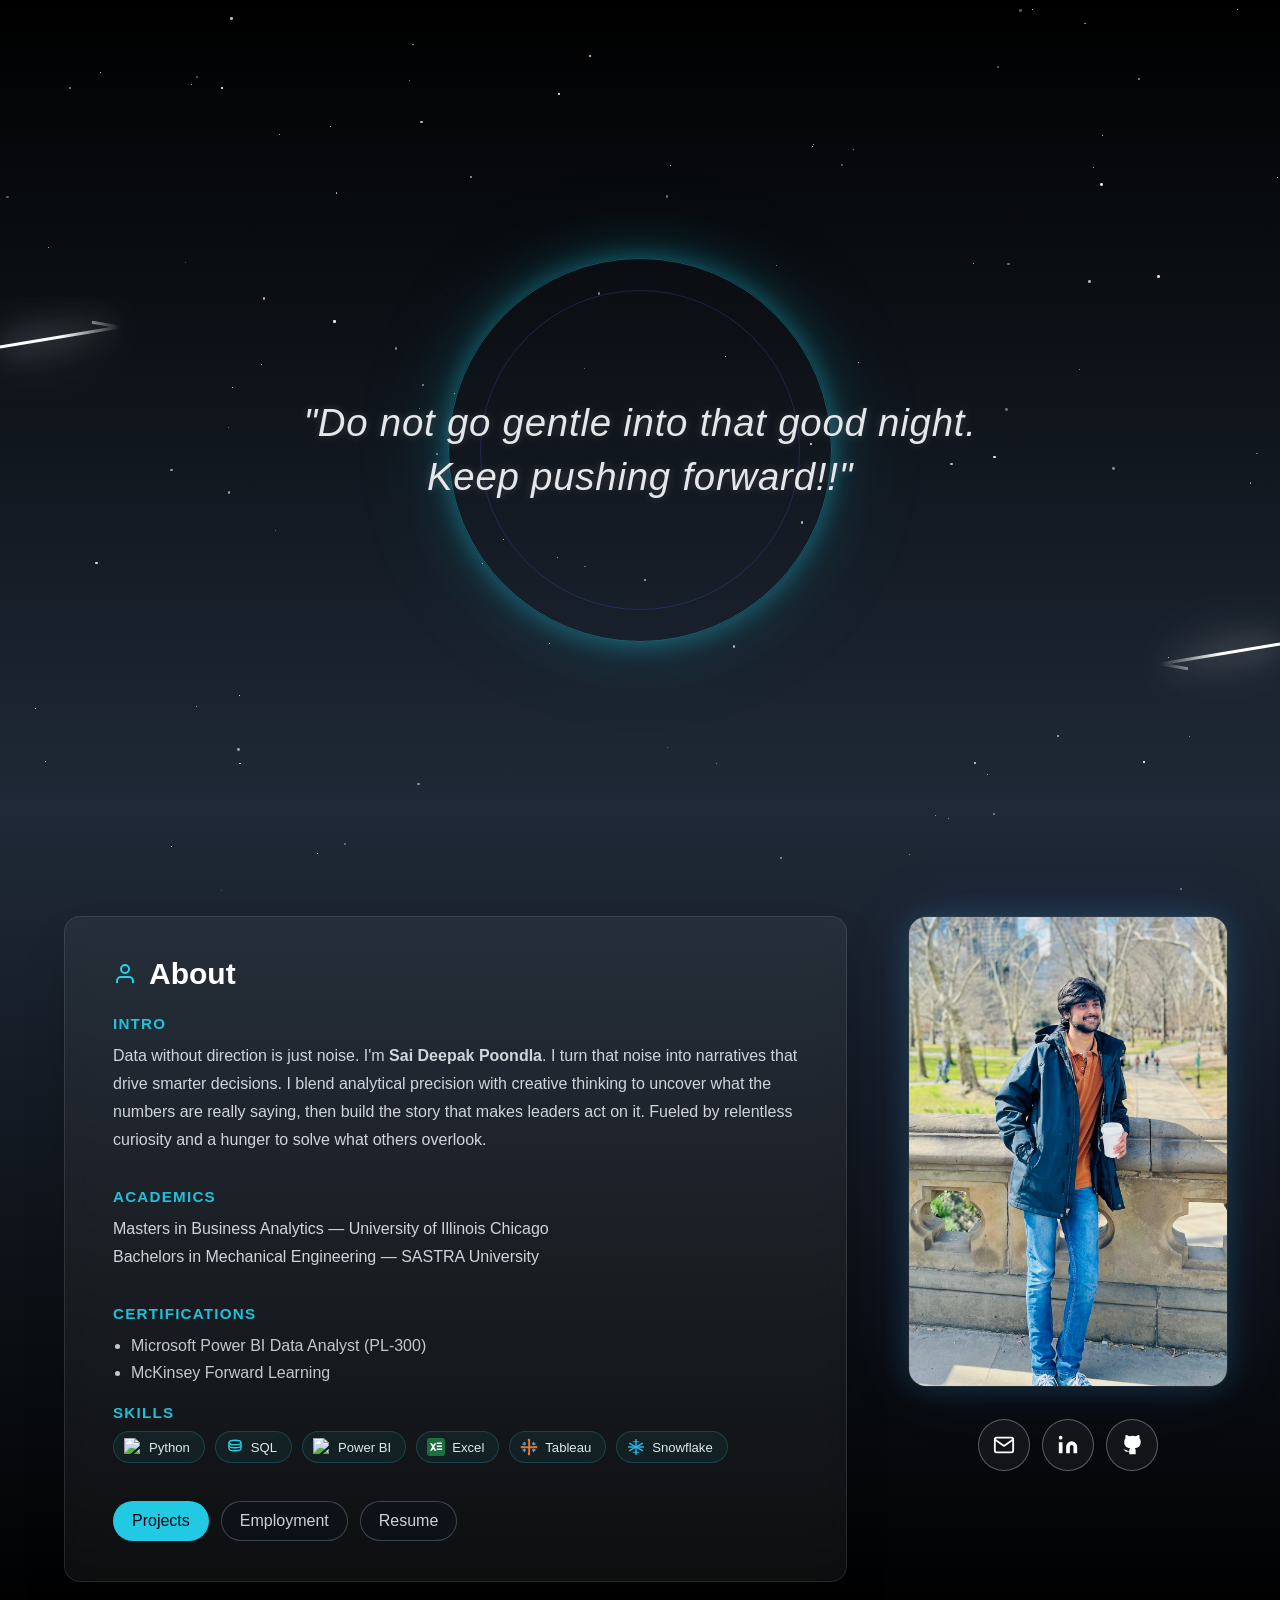
==== commit 18d998e7: "Updated resume and experience" ====
--- a/index.html
+++ b/index.html
@@ -203,7 +203,7 @@
           <div class="about-cta">
             <a class="about-btn primary" href="projects.html">Projects</a>
             <a class="about-btn secondary" href="Experience_Page.html">Employment</a>
-            <a class="about-btn secondary" href="./Sai Deepak_Work Resume.pdf" target="_blank">Resume</a>
+            <a class="about-btn secondary" href="./SaiDeepakP_WorkResume.pdf" target="_blank">Resume</a>
           </div>
         </div>
 
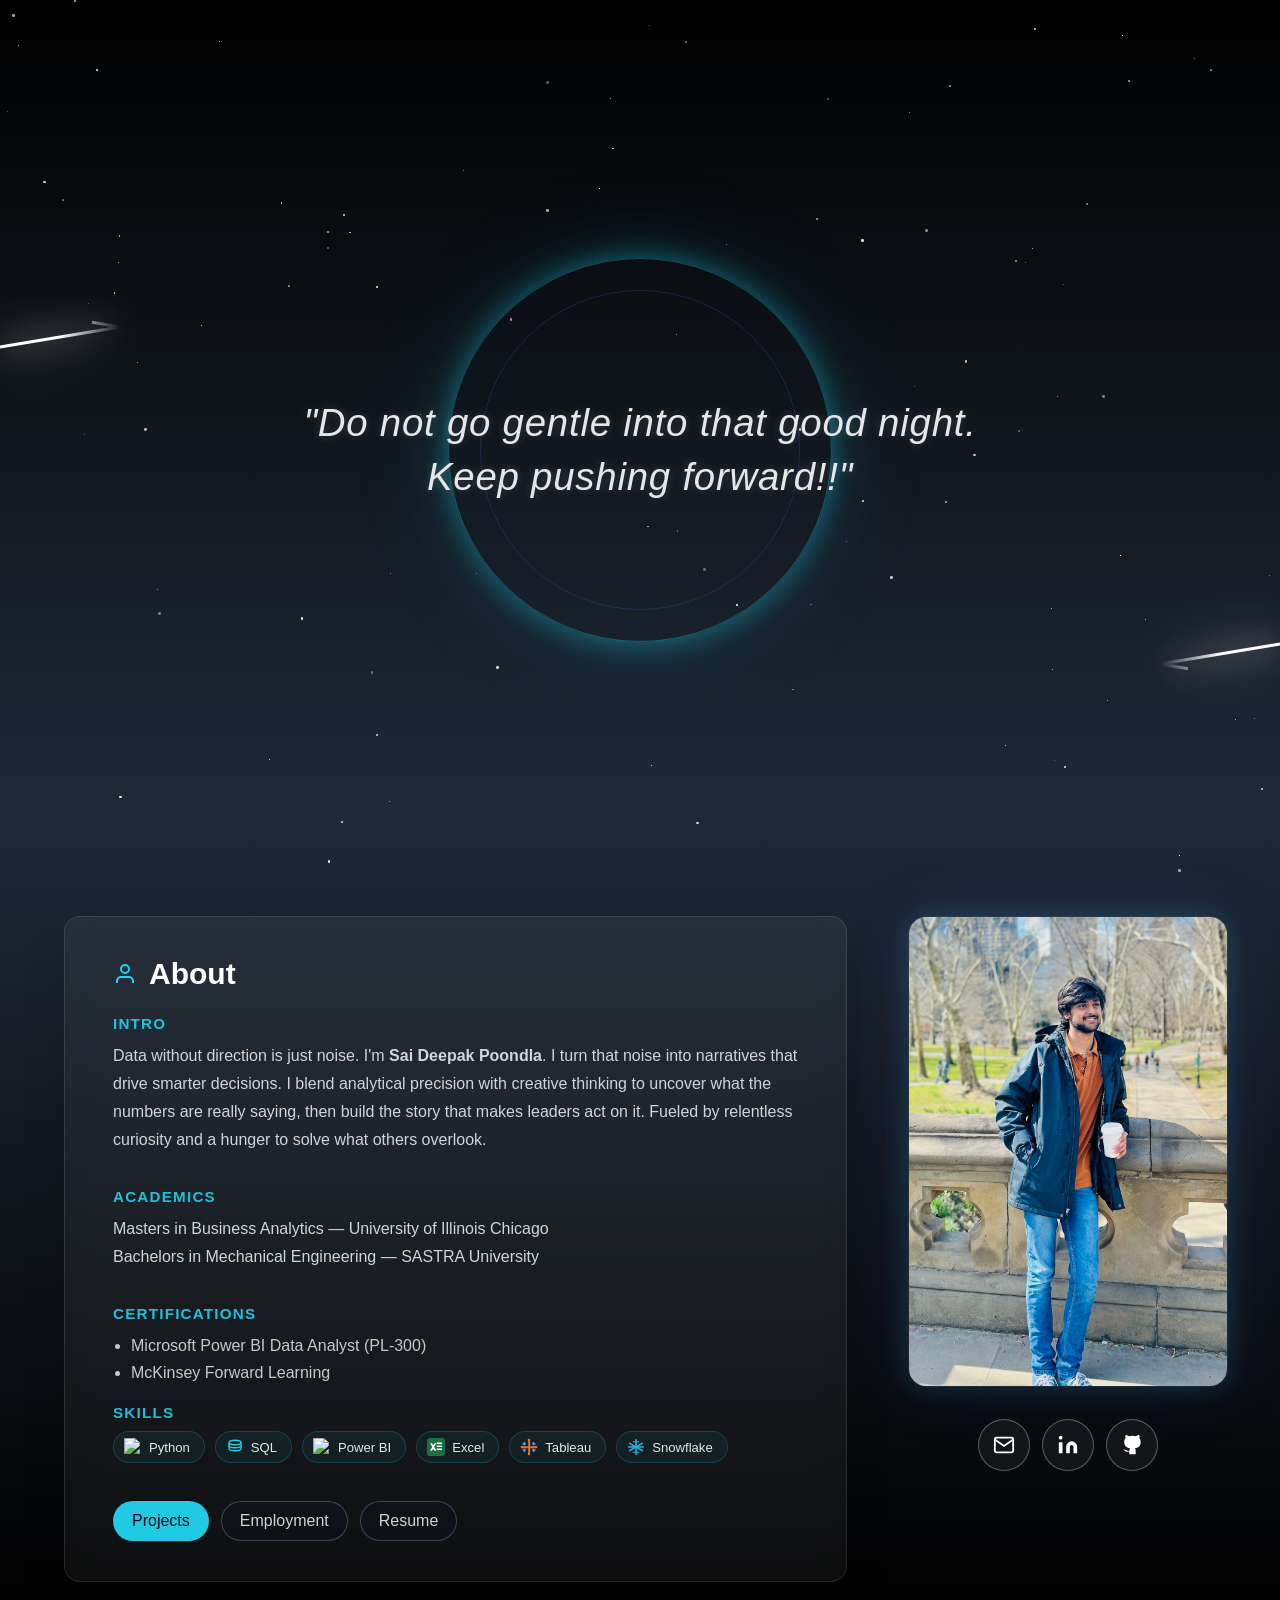
==== commit 7e1a8396: "updated link" ====
--- a/index.html
+++ b/index.html
@@ -221,7 +221,7 @@
         </a>
 
         <!-- LinkedIn -->
-        <a href="https://www.linkedin.com/in/sai-deepak-poondla-7143ba21a/" target="_blank" class="photo-social-btn" title="LinkedIn">
+        <a href="https://www.linkedin.com/in/saideepak-p/" target="_blank" class="photo-social-btn" title="LinkedIn">
           <svg width="22" height="22" fill="currentColor" viewBox="0 0 24 24">
             <path d="M16 8a6 6 0 0 1 6 6v7h-4v-7a2 2 0 0 0-2-2 2 2 0 0 0-2 2v7h-4v-7a6 6 0 0 1 6-6zM2 9h4v12H2z"/>
             <circle cx="4" cy="4" r="2"/>
@@ -229,7 +229,7 @@
         </a>
 
         <!-- GitHub -->
-        <a href="https://github.com/saideepakp" target="_blank" class="photo-social-btn" title="GitHub">
+        <a href="https://github.com/saideepak-p/" target="_blank" class="photo-social-btn" title="GitHub">
           <svg width="22" height="22" fill="currentColor" viewBox="0 0 24 24">
             <path d="M9 19c-5 1.5-5-2.5-7-3m14 6v-3.87a3.37 3.37 0 0 0-.94-2.61c3.14-.35 6.44-1.54 6.44-7A5.44 5.44 0 0 0 20 4.77 5.07 5.07 0 0 0 19.91 1S18.73.65 16 2.48a13.38 13.38 0 0 0-7 0C6.27.65 5.09 1 5.09 1A5.07 5.07 0 0 0 5 4.77a5.44 5.44 0 0 0-1.5 3.78c0 5.42 3.3 6.61 6.44 7A3.37 3.37 0 0 0 9 18.13V22"/>
           </svg>
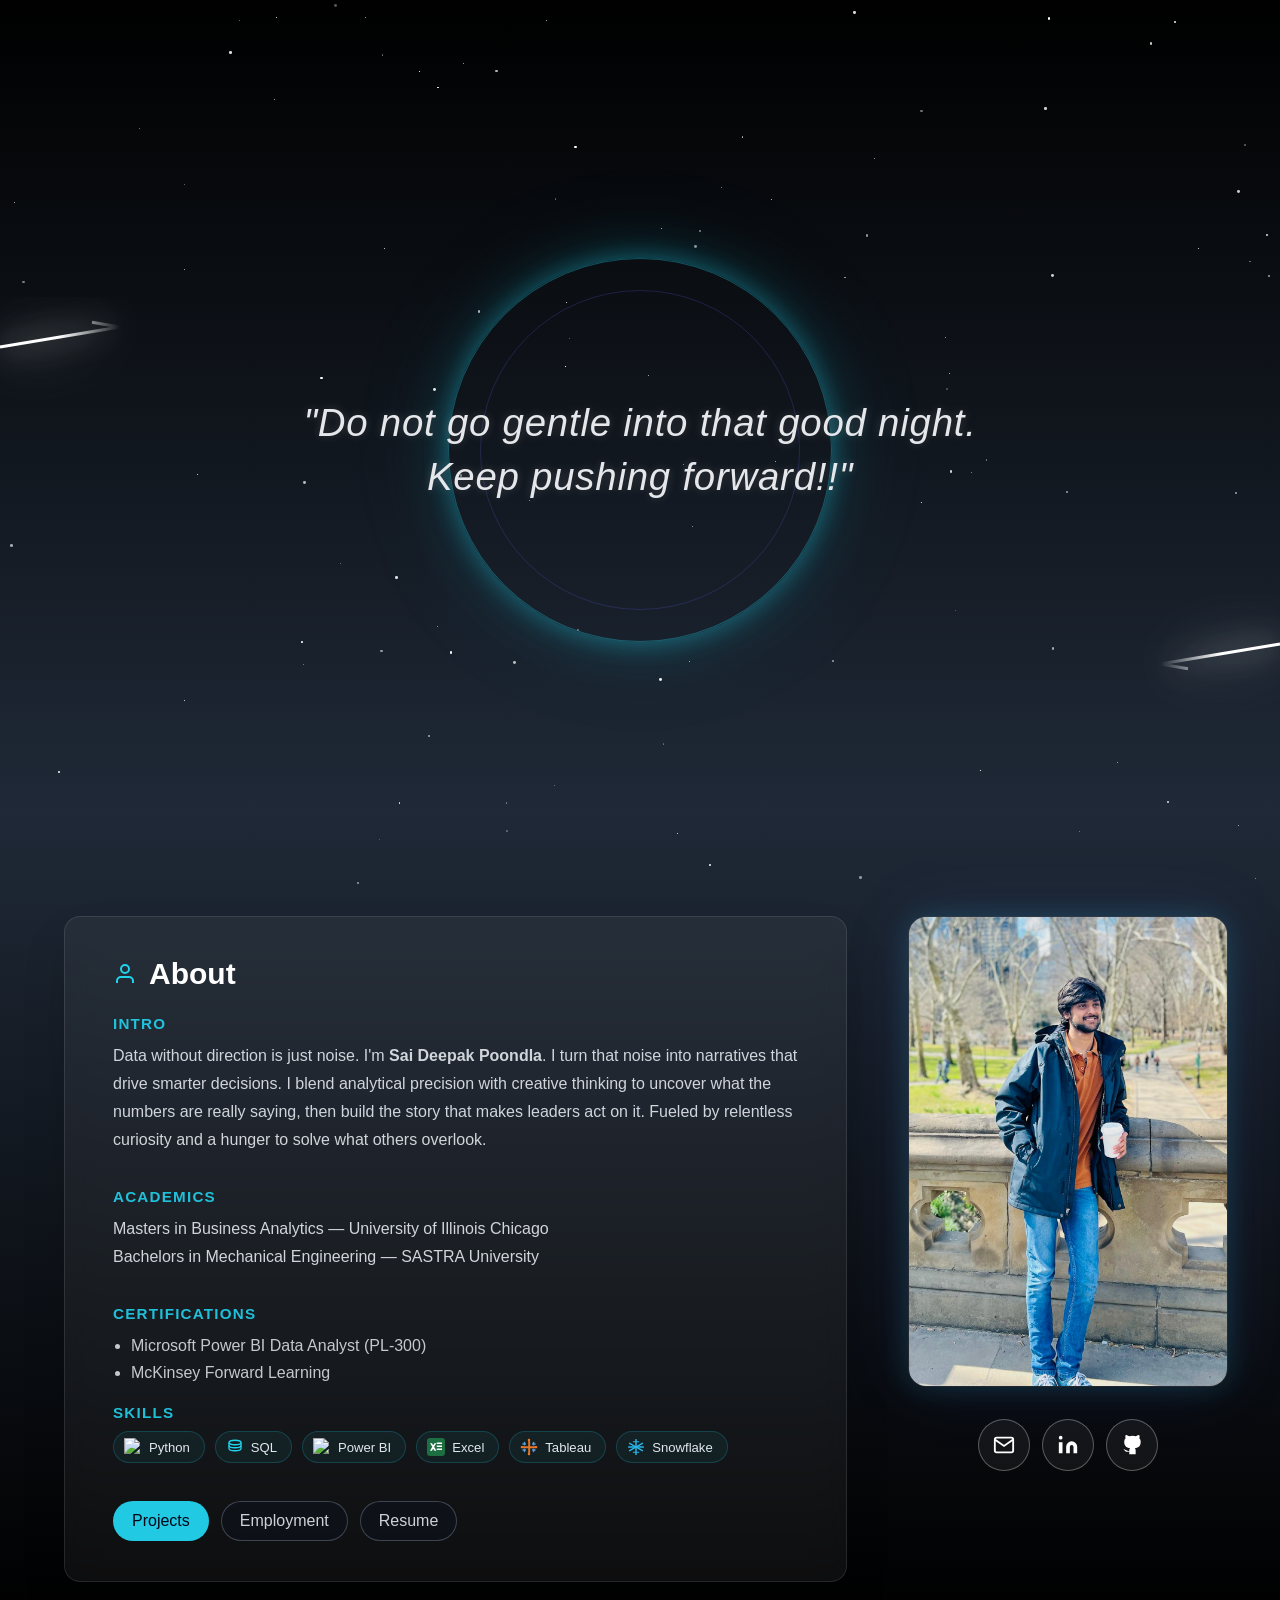
==== commit c018cdce: "gitlink update" ====
--- a/index.html
+++ b/index.html
@@ -229,7 +229,7 @@
         </a>
 
         <!-- GitHub -->
-        <a href="https://github.com/saideepak-p/" target="_blank" class="photo-social-btn" title="GitHub">
+        <a href="https://github.com/saideepakp" target="_blank" class="photo-social-btn" title="GitHub">
           <svg width="22" height="22" fill="currentColor" viewBox="0 0 24 24">
             <path d="M9 19c-5 1.5-5-2.5-7-3m14 6v-3.87a3.37 3.37 0 0 0-.94-2.61c3.14-.35 6.44-1.54 6.44-7A5.44 5.44 0 0 0 20 4.77 5.07 5.07 0 0 0 19.91 1S18.73.65 16 2.48a13.38 13.38 0 0 0-7 0C6.27.65 5.09 1 5.09 1A5.07 5.07 0 0 0 5 4.77a5.44 5.44 0 0 0-1.5 3.78c0 5.42 3.3 6.61 6.44 7A3.37 3.37 0 0 0 9 18.13V22"/>
           </svg>
